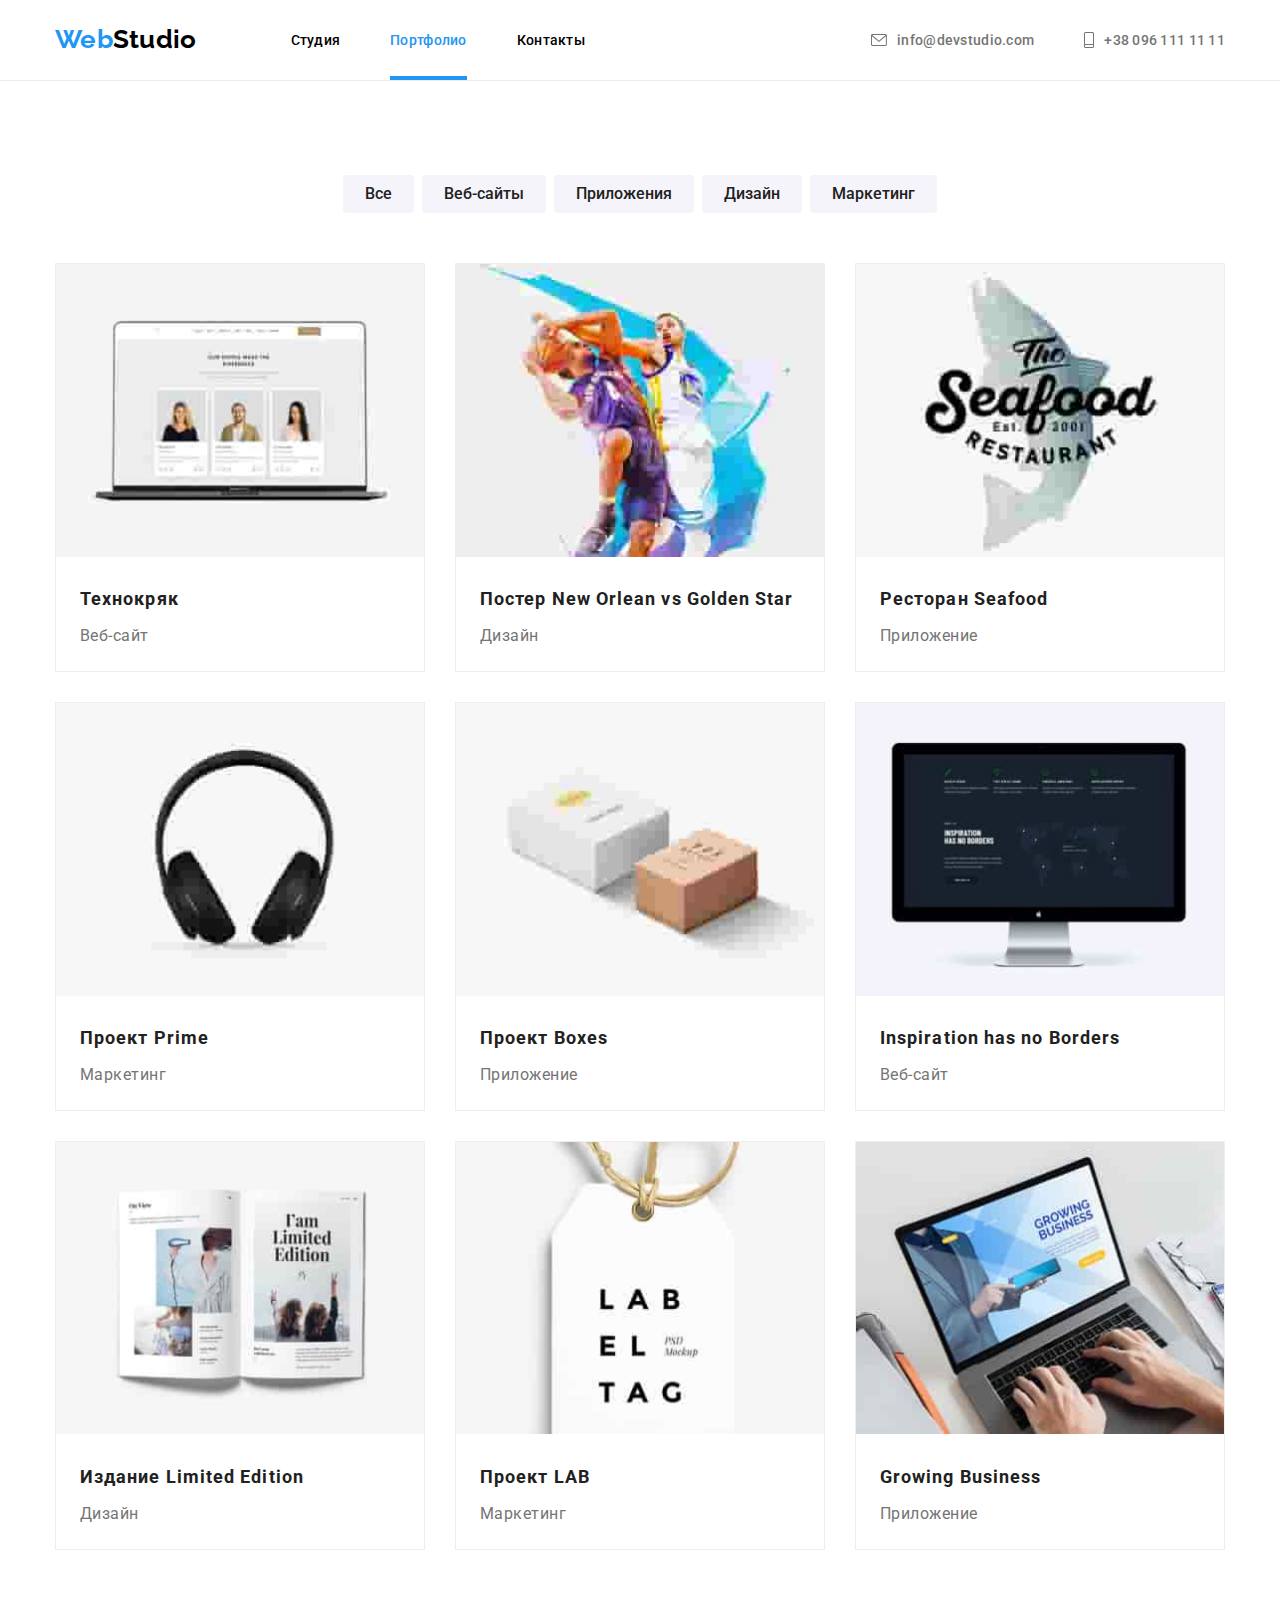
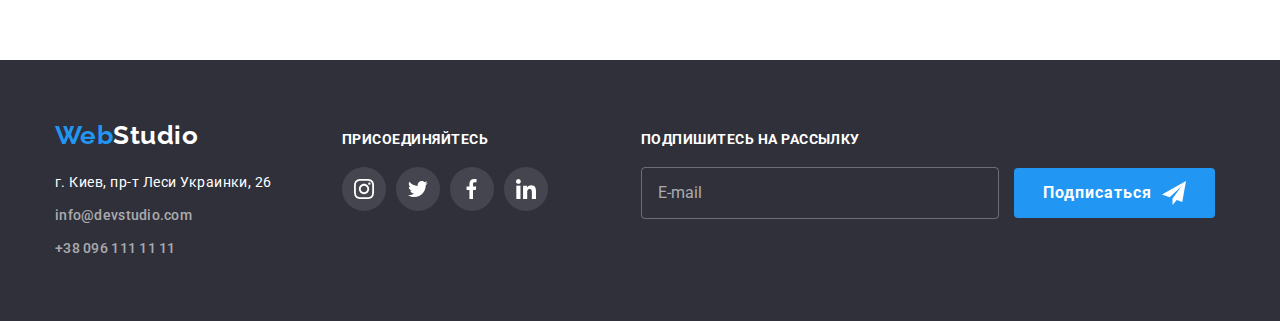
==== portfolio.html @ 804acb35 "home" ====
<!DOCTYPE html>
<html lang="ru">
  <head>
    <meta charset="UTF-8" />
    <meta http-equiv="X-UA-Compatible" content="IE=edge" />
    <meta name="viewport" content="width=device-width, initial-scale=1.0" />
    <title>Portfolio</title>
    <link rel="preconnect" href="https://fonts.gstatic.com" />
    <link
      href="https://fonts.googleapis.com/css2?family=Raleway:wght@700&family=Roboto:wght@400;500;700&display=swap"
      rel="stylesheet"
    />
    <link rel="stylesheet" href="https://cdnjs.cloudflare.com/ajax/libs/modern-normalize/1.0.0/modern-normalize.min.css">
    <link rel="stylesheet" href="css/style.css" />
    </head>
  <body class="body">
   <header class="header">
      <div class="container">
      <nav class="navigation">
        <a class="logo" href="./index.html"><span class="logotype">Web</span>Studio</a>
        <ul class="list nav-list">
          <li class="nav-list-links"><a class="nav-link" href="./index.html">Студия</a></li>
          <li class="nav-list-links"><a class="nav-link current" href="./portfolio.html">Портфолио</a></li>
          <li class="nav-list-links"><a class="nav-link" href="">Контакты</a></li>
        </ul>
      </nav>
      <ul class="list contact-list">
        <li class="contact-list-item">
          <a class="contacts" href="mailto:info@devstudio.com">
            <svg class="mail">
              <use href="./icon.svg/sprite.svg#sms"></use>
            </svg>info@devstudio.com</a>
        </li>
        <li class="contact-list-item">
          <a class="contacts" href="tel:+380961111111">
            <svg class="phone">
              <use href="./icon.svg/sprite.svg#phone"></use>
            </svg>
            +38 096 111 11 11</a>
        </li>
      </ul>
      </div>
       </header>
    
    <main>
    
        <section class="section">
          <div class="container">
          <!--<h1> Наш продукт </h1>-->
          <ul class="list button-list">
            <li> <button type="button" class="button-link">Все</button></li>
            <li><button type="button" class="button-link">Веб-сайты</button></li>
            <li><button type="button" class="button-link">Приложения</button></li>
            <li><button type="button" class="button-link">Дизайн</button></li>
            <li><button type="button" class="button-link">Маркетинг</button></li>
          </ul>
          <!--features-->
          <ul class="list project-lists">
            <li class="portfolio-name">
              <a class="portf-tile-link" href="">
                <div class="webs-name">
                  <div class="img-wrapper">
              <img src="./image/img11-2.jpg" alt="Монитор" width="370" />
               <div class="hover-wrapper">
                      <p class="text-wrapper">
                        Технокряк это современная площадка распространения коронавируса. Компании
                        используют эту платформу для цифрового шпионажа и атак на защищённые сервера
                        конкурентов.
                      </p>
                    </div>
                    </div>
              <div class="web-name">
              <h2 class="name-product">Технокряк</h2>
              <p class="project-type">Веб-сайт</p>
              </div>
              </div>
              </a>
            </li>
            <li class="portfolio-name">
              <a class="portf-tile-link" href="">
                <div class="webs-name">
                  <div class="img-wrapper">
              <img src="./image/img22.jpg" alt="баскетбол" width="370" />
               <div class="hover-wrapper">
                      <p class="text-wrapper">
                        Технокряк это современная площадка распространения коронавируса. Компании
                        используют эту платформу для цифрового шпионажа и атак на защищённые сервера
                        конкурентов.
                      </p>
                    </div>
                    </div>

              <div class="web-name">

              <h3 class="name-product">Постер New Orlean vs Golden Star</h3>
              

              <p class="project-type">Дизайн</p>
              </div>
              </div>
              </a>
            </li>

            <li class="portfolio-name">
              <a class="portf-tile-link" href="">
                <div class="webs-name">
                  <div class="img-wrapper">
              <img src="./image/img33.jpg" alt="ресторан" width="370" />
               <div class="hover-wrapper">
                      <p class="text-wrapper">
                        Технокряк это современная площадка распространения коронавируса. Компании
                        используют эту платформу для цифрового шпионажа и атак на защищённые сервера
                        конкурентов.
                      </p>
                    </div>
                    </div>
               <div class="web-name">
              <h3 class="name-product">Ресторан Seafood</h3>

              <p class="project-type">Приложение</p>
              </div>
              </div>
              </a>
            </li>

            <li class="portfolio-name"> 
              <a class="portf-tile-link" href="">
                <div class="webs-name">
             <div class="img-wrapper">
              <img src="./image/img4.jpg" alt="наушники" width="370" />
               <div class="hover-wrapper">
                      <p class="text-wrapper">
                        Технокряк это современная площадка распространения коронавируса. Компании
                        используют эту платформу для цифрового шпионажа и атак на защищённые сервера
                        конкурентов.
                      </p>
                      </div>
                    </div>
               <div class="web-name">
              <h3 class="name-product">Проект Prime</h3>

              <p class="project-type">Маркетинг</p>
              </div>
              </div>
              </a>
            </li>

            <li class="portfolio-name">
              <a class="portf-tile-link" href="">
                <div class="webs-name">
                  <div class="img-wrapper">
              <img src="./image/img43.jpg" alt="кубики" width="370" />
               <div class="hover-wrapper">
                      <p class="text-wrapper">
                        Технокряк это современная площадка распространения коронавируса. Компании
                        используют эту платформу для цифрового шпионажа и атак на защищённые сервера
                        конкурентов.
                      </p>
                    </div>
                  </div>
              <div class="web-name">
              <h3 class="name-product">Проект Boxes</h3>
              <p class="project-type">Приложение</p>
              </div>
              </div>
            </a>
            </li>

            <li class="portfolio-name">
              <a class="portf-tile-link" href="">
                <div class="webs-name">
                  <div class="img-wrapper">
              <img src="./image/img42.jpg" alt="монитор" width="370" />
               <div class="hover-wrapper">
                      <p class="text-wrapper">
                        Технокряк это современная площадка распространения коронавируса. Компании
                        используют эту платформу для цифрового шпионажа и атак на защищённые сервера
                        конкурентов.
                      </p>
                    </div>
                  </div>
              <div class="web-name">

              <h3 class="name-product">Inspiration has no Borders</h3>
              <p class="project-type">Веб-сайт</p>
              </div>
              </div>
              </a>
            </li>

            <li class="portfolio-name">
              <a class="portf-tile-link" href="">
                <div class="webs-name">
                  <div class="img-wrapper">
              <img src="./image/img44.jpg" alt="журнал" width="370" />
               <div class="hover-wrapper">
                      <p class="text-wrapper">
                        Технокряк это современная площадка распространения коронавируса. Компании
                        используют эту платформу для цифрового шпионажа и атак на защищённые сервера
                        конкурентов.
                      </p>
                    </div>
                    </div>
              <div class="web-name">
              <h3 class="name-product">Издание Limited Edition</h3>

              <p class="project-type">Дизайн</p>
              </div>
              </div>
              </a>
            </li>

            <li class="portfolio-name">
              <a class="portf-tile-link" href="">
                <div class="webs-name">
                  <div class="img-wrapper">
              <img src="./image/img45.jpg" alt="бирка" width="370" />
               <div class="hover-wrapper">
                      <p class="text-wrapper">
                        Технокряк это современная площадка распространения коронавируса. Компании
                        используют эту платформу для цифрового шпионажа и атак на защищённые сервера
                        конкурентов.
                      </p>
                    </div>
                    </div>
               <div class="web-name">
              <h3 class="name-product">Проект LAB</h3>

              <p class="project-type">Маркетинг</p>
              </div>
            </div>
              </a>
            </li>

            <li class="portfolio-name"> 
              <a class="portf-tile-link" href="">
                <div class="webs-name">
                  <div class="img-wrapper">
              <img src="./image/img46.jpg" alt="ноутбук" width="370" />
               <div class="hover-wrapper">
                      <p class="text-wrapper">
                        Технокряк это современная площадка распространения коронавируса. Компании
                        используют эту платформу для цифрового шпионажа и атак на защищённые сервера
                        конкурентов.
                      </p>
                    </div>
                    </div>
                <div class="web-name">
              <h3 class="name-product">Growing Business</h3>

              <p class="project-type">Приложение</p>
              </div>
              </div>
              </a>
            </li>
          </ul>
          </div>
        </section>
      
    </main>

    <!--main address-->

     <footer class="basement">
       <div class="container">
         <div>
    <a class="logo" href="./index.html"><span class="word-web">Web</span>Studio</a>
    
      <address class="address">г. Киев, пр-т Леси Украинки, 26</address>
        <ul class="list contact-list">
           <li>
             <a class="contacts" href="mailto:info@devstudio.com">info@devstudio.com</a>
          </li>
          <li>
            <a class="contacts" href="tel:+380961111111">+38 096 111 11 11</a>
          </li>
        </ul>
        </div>
        <div>
          <h2 class="align-title">присоединяйтесь</h2>
          <ul class="tm-social-list list">
            <li class="tm-social-item">
              <a href="">
                <svg class="tm-social">
                  <use href="./icon.svg/sprite.svg#instagram"></use>
                </svg>
              </a>
            </li>
            <li class="tm-social-item">
              <a href="">
                <svg class="tm-social">
                  <use href="./icon.svg/sprite.svg#twitter"></use>
                </svg>
              </a>
            </li>
            <li class="tm-social-item">
              <a href="">
                <svg class="tm-social">
                  <use href="./icon.svg/sprite.svg#facebook"></use>
                </svg>
              </a>
            </li>
            <li class="tm-social-item">
              <a href="">
                <svg class="tm-social">
                  <use href="./icon.svg/sprite.svg#linkedin"></use>
                </svg>
              </a>
            </li>
          </ul>
        </div>
         <div class="please-follow">
          <h2 class="follow-title">Подпишитесь на рассылку</h2>
          <label for="mail-to-follow">
            <input
              class="mail-follow-input"
              type="mail"
              name="mail-to-follow"
              placeholder="E-mail"
            />
          </label>
          <button type="submit" class="follow-submit">
            Подписаться <svg class="svg-send"><use href="./icon.svg/sprite2.svg#icon-follow"></use></svg>
          </button>
        </div>
      </div>
    
      
    </footer>
  </body>
</html>
---- css/style.css ----
:root {
  --main-font-color: rgb(117, 117, 117);
  --white: #fff;
  --accent-color: #2196f3;
  --black: #212121;
  --hero-background: #2f303a;
  --header-border: #ececec solid 1px;
  --portf-tile-border: #eee solid 1px;
  --basement-contacts: #ffffff99;
  --tm-social-clients: #afb1b8;

}

body {
 font-family: 'Roboto', sans-serif;
  font-style: normal;
  color: var(--main-font-color);
  letter-spacing: 0.03em;
  margin: 0 auto;
}
.container{
  width: 1200px;
  margin: 0 auto; 
  padding: 0 15px;
}
.section{
  padding-top: 94px;
  padding-bottom: 94px;
}
.list{
  list-style: none;
  padding-left: 0;
  
}

.header{
border-bottom: var(--header-border);
  
}
.header .container{
  display: flex;
  justify-content: space-between;
  align-items: center;
}

.navigation {
  font-weight: 500;
  font-size: 14px;
  line-height: 1.172;
  letter-spacing: 0.02em;
  display: flex;
   
}
.logo {
  color: #000;
  text-decoration: none;
  font-family: 'Raleway', sans-serif;
  font-weight: 700;
  font-size: 26px;
  line-height: 1.1738;

}
.header .logo{
   padding-top: 24px;
  padding-bottom: 25px;
  display: inline-block;
  margin-right: 94px;
}
.logo > span {
 color: var(--accent-color);
}
.nav-link,
.contacts {
  text-decoration: none;
}
.nav-link,
.header .contacts {
  padding-top: 32px;
  padding-bottom: 32px;
  display: inline-block;
}
.nav-list,
.header .contact-list {
  margin: 0;
  display: flex;
}

.nav-list-links {
   /* display: inline-block; */
  
  margin-right: 50px;
}

.nav-link{
  position: relative;
  color: #000;
  transition: color 250ms cubic-bezier(0.4, 0, 0.2, 1);
}
.nav-link::after {
  content: '';
  position: absolute;
  bottom: 0;
  left: 0;
  height: 4px;
  width: 0;
  background-color: var(--accent-color);
  transition: width 250ms cubic-bezier(0.4, 0, 0.2, 1);
}

.header .contact-list-item {
  display: inline-block;
  margin-left: 50px;
}
.header .contacts {
  display: flex;
  align-items: center;
}

.contacts {
  color: inherit;
  font-weight: 500;
  font-size: 14px;
  line-height: 16px;
  letter-spacing: 0.02em;
  transition: color 250ms cubic-bezier(0.4, 0, 0.2, 1);
}
.mail,
.phone {
  display: inline-block;
  fill: currentColor;
  margin-right: 10px;
  transition: fill 250ms cubic-bezier(0.4, 0, 0.2, 1);

}

.mail {
  width: 16px;
  height: 12px;
}

.phone {
  width: 10px;
  height: 16px;
}
.nav-link:focus::after,
.nav-link:hover::after {
  width: 100%;
}

.nav-link:hover,
.nav-link:focus,
.contacts:focus,
.contacts:hover {
  color: var(--accent-color);
  
}
.current {
  color: var(--accent-color);
  text-decoration: inherit;
}
.current::after {
  width: 100%;
}
  
.hero-one {
  background: linear-gradient(45deg, rgba(116, 117, 122, 0.4), rgba(47, 48, 58, 0.4)),
  url(../image/Img155.jpg);
  background-size: 1600px;
  background-repeat: no-repeat;
  background-position: center;
  padding-top: 200px;
  padding-bottom: 200px;

}
.heading {
  color: var(--white);
  font-weight: 900;
  font-size: 44px;
  line-height: 1.363;
  letter-spacing: 0.06em;
  text-transform: uppercase;
  text-align: center;
  width: 694px;
  margin: 0 auto 30px;
}
.order {
  border: none;
  width: 200px;
  height: 50px;
  border-radius: 4px;
  background-color: var(--accent-color);
  color: var(--white);
  font-weight: 700;
  font-size: 16px;
  line-height: 1.875;
  letter-spacing: 0.06em;
  display: block;
  margin: 0 auto;
  cursor: pointer;
  transition: background-color 250ms cubic-bezier(0.4, 0, 0.2, 1);
}
.order:focus,
.order:hover {
  background-color: #188ce8;
}
.advantages-list {
  display: flex;
}
.list-style{
  width: 270px;
}
.advantages-list li:not(:last-child) {
margin-right: 30px;
}
.adv-icon-div {
   display: flex;
  justify-content: center;
  align-items: center;
  width: 270px;
  height: 120px;

  background-color: #f5f4fa;
  margin-bottom: 30px;
  border-radius: 4px;
}
.adv-icon {
  width: 70px;
  height: 70px;
}


.privilege{
  color: var(--black);
  font-weight: 700;
  font-size: 14px;
  line-height: 1.1428;
  text-transform: uppercase;
  margin-top: 0;
  margin-bottom: 10px;
  
  
}
.idea{
  font-size: 14px;
  line-height: 1.714;
  margin: 0;
}
.s3 {
  padding-top: 0;
}
.section-heading {
  color: var(--black);
  font-size: 36px;
  line-height: 1.166;
  margin-bottom: 50px;
  text-align: center;
  margin-top: 0;
}
.work-list{
  display: flex;
  margin: 0;
  padding: 0;
}
.work-type-item{
   display: inline-block;
   position: relative;
}
.work-list li:not(:last-child) {
  margin-right: 30px;
}
.photos-text {
  background-color: #2f303acc;
  margin: 0;
  position: absolute;
  width: 370px;
  bottom: 3px;
}

.photo-text-name {
  font-size: 14px;
  line-height: 1.172;
  text-align: center;
  text-transform: uppercase;
  color: var(--white);
  padding: 27px 0;
  margin: 0;
}
.s4{
  background-color: #f5f4fa;
}
.team-list {
  display: flex;
}

.team-tile {
  background-color: var(--white);
  border-bottom-left-radius: 4px;
  border-bottom-right-radius: 4px;
  width: 270px;
  text-align: center;
  display: inline-block;
  box-shadow: 0 2px 1px #00000040;
}
.team-list li:not(:last-child) {
  margin-right: 30px;
}
.team-div {
  padding-top: 30px;
  padding-bottom: 16px;
}

.initials {
  color: var(--black);
  font-weight: 500;
  font-size: 16px;
  line-height: 1.1875;
  margin-bottom: 10px;
  margin-top: 0;
}
.position {
  font-size: 16px;
  line-height: 1.1875;
  margin-top: 0;
  margin-bottom: 0;
}
.team-list .tm-social-list .tm-social-item {
  margin-right: 0;
}
.tm-social-list {
  display: flex;
  padding: 0 32px 30px;
  justify-content: space-between;
}
.tm-social-item a {
  display: flex;
  width: 44px;
  height: 44px;
  border-radius: 50%;
  justify-content: center;
  align-items: center;
  fill: var(--tm-social-clients);
  background-color: #ffffff1a;
  transition: background-color 250ms cubic-bezier(0.4, 0, 0.2, 1);

}

.tm-social {
  height: 20px;
  width: 20px;
  transition: fill 250ms cubic-bezier(0.4, 0, 0.2, 1);
}

.tm-social-item a:focus,
.tm-social-item a:hover {
  fill: var(--white);
  background-color: var(--accent-color);
}

.client-list {
  display: flex;
  justify-content: space-between;
}

.client {
  width: 170px;
  height: 92px;

  border: solid 1px var(--tm-social-clients);
  border-radius: 4px;
  fill: var(--tm-social-clients);
  display: flex;
  justify-content: center;
  align-items: center;
  transition: border-color 250ms cubic-bezier(0.4, 0, 0.2, 1);
}
.client svg {
  width: 106px;
  height: 60px;
  transition: fill 250ms cubic-bezier(0.4, 0, 0.2, 1);
}
.client:focus,
.client:hover {
  border-color: var(--accent-color);

  fill: var(--accent-color);
}

.basement {
  background-color: #2f303a;
  font-size: 14px;
  line-height: 1.714;
  padding-top: 60px;
  padding-bottom: 60px;
}
.basement .container {
  display: flex;
  justify-content: start;
  align-items: baseline;
}

.basement .logo {
  color: var(--white);
  display: block;
  margin-bottom: 20px;
}
.basement .contact-list {
  margin: 0;
  display: block;
}

.basement .contact-list li:not(:last-child) {
  margin-bottom: 9px;
  
}

.basement .contacts {
  color: var(--basement-contacts);
  
}
.basement .contacts:focus,
.basement .contacts:hover {
   transition: color 250ms cubic-bezier(0.4, 0, 0.2, 1);
  color: var(--accent-color);
}
.address {
  color: var(--white);
  font-style: normal;
   margin-bottom: 9px;
}
.align-title {
  color: var(--white);
  font-size: 14px;
  line-height: 1.143;
  text-transform: uppercase;
  display: inline-block;
  margin-left: 70px;
  margin-bottom: 20px;
}

.basement .tm-social-list {
  display: flex;
  margin-left: 70px;
  padding: 0;
  margin-top: 0;
}
.basement .tm-social-list li:not(:last-child) {
  margin-right: 10px;
}

.basement .tm-social {
  fill: var(--white);
}

.please-follow {
  margin-left: 93px;
}

.follow-title {
  color: var(--white);
  font-size: 14px;
  line-height: 1.143;
  text-transform: uppercase;
  margin-bottom: 20px;
}

.mail-follow-input {
  display: inline-block;
  background-color: inherit;
  border-radius: 4px;
  width: 358px;
  border: 1px solid #ffffff4d;
  font-size: 16px;
  line-height: 1.25;
  padding: 15px 16px;
  color: #ffffff99;
}

.mail-follow-input:focus {
  outline: none;
  border-color: var(--accent-color);
}

.mail-follow-input::placeholder {
  font-size: 16px;
  line-height: 1.25;
  color: #ffffff99;
}
.follow-submit {
  display: inline-flex;
  font-weight: bold;
  font-size: 16px;
  line-height: 30px;
  letter-spacing: 0.06em;
  align-items: center;
  padding: 10px 29px;
  border-radius: 4px;
  background-color: var(--accent-color);
  border: none;
  margin-left: 12px;
  color: var(--white);
  transition: background-color 250ms cubic-bezier(0.4, 0, 0.2, 1);
}

.svg-send {
  width: 24px;
  height: 24px;
  fill: var(--white);
  margin-left: 10px;
}

.follow-submit:focus,
.follow-submit:hover {
  background-color: #188ce8;
}





/* PORTFOLIO STYLES*/
.button-list{
   display: flex;
  justify-content: center;
  margin-top: 0;
  margin-bottom: 50px;
}
.button-list li:not(:last-child) {
  margin-right: 8px;
}


.button-link{
  color: var(--black);
  font-weight: 500;
  font-size: 16px;
  line-height: 1.625;
  background-color: #f5f4fa;
  border: none;
  border-radius: 4px;
  padding: 6px 22px;
   transition: background-color 250ms cubic-bezier(0.4, 0, 0.2, 1);
  transition: color 250ms cubic-bezier(0.4, 0, 0.2, 1);
  transition: box-shadow 250ms cubic-bezier(0.4, 0, 0.2, 1);
}
.button-link:focus,
.button-link:hover {
  background-color: var(--accent-color);
  color: var(--white);
  box-shadow: 0px 3px 1px rgba(0, 0, 0, 0.1), 0px 1px 2px rgba(0, 0, 0, 0.08),
    0px 2px 2px rgba(0, 0, 0, 0.12);
}
.project-lists{
   display: flex;
  flex-flow: row wrap;
  justify-content: space-between;
  margin-left: -30px;
  margin-top: -30px;
  padding: 0;
  flex-basis: auto;
}
.portfolio-name a {
  text-decoration: inherit;
}
.portfolio-name img {
  max-width: 100%;
}

.portfolio-name {
  width: 370px;
  border: var(--portf-tile-border);
    /* flex-basis: a */
   margin-left: 30px;
  margin-top: 30px;
}
.web-name{
  padding: 20px 24px;
}
.name-product {
  color: var(--black);
  font-size: 18px;
  line-height: 2;
  letter-spacing: 0.06em;
  margin: 0;
  margin-bottom: 4px;
}
.project-type {
  font-size: 16px;
  line-height: 1.875;
  margin: 0;
  color: var(--main-font-color);
}
.webs-name {
  transition: box-shadow 250ms cubic-bezier(0.4, 0, 0.2, 1);
}


.webs-name:focus,
.webs-name:hover {
  box-shadow: 0px 1px 1px rgba(0, 0, 0, 0.12), 0px 4px 4px rgba(0, 0, 0, 0.06),
    1px 4px 6px rgba(0, 0, 0, 0.16);
}
.img-wrapper {
  position: relative;
  overflow: hidden;
}
.hover-wrapper {
  display: flex;
  align-items: center;
  padding-left: 24px;
  padding-right: 24px;
  position: absolute;
  height: 100%;
  width: 100%;
  background-color: #2196f3e6;
  color: var(--white);
  font-size: 18px;
  line-height: 1.555;
  top: 0;
  transform: translateY(200%);
  transition: transform 250ms cubic-bezier(0.4, 0, 0.2, 1);
  
}
.text-wrapper {
  margin: 0;
}
.webs-name:focus .hover-wrapper,
.webs-name:hover .hover-wrapper {
  transform: translateY(0);
}

.modal {
  opacity: 1;
  transition: opacity 250ms cubic-bezier(0.4, 0, 0.2, 1);
  position: fixed;
  top: 0;
  left: 0;
  width: 100vw;
  height: 100vh;
  background-color: #00000033;
}

.modal-content {
  background: #fff;
  max-width: 528px;
  width: 100%;
  position: absolute;
  top: 50%;
  left: 50%;
  transform: translate(-50%, -50%);
  border-radius: 4px;
  padding: 40px;
}

.close-button {
  position: absolute;
  top: 8px;
  right: 8px;
  border: 1px solid #0000001a;
  border-radius: 50%;
  display: flex;
  padding: 6px;
  justify-content: center;
  align-items: center;
  background-color: var(--white);
  cursor: pointer;
  transition: fill 250ms cubic-bezier(0.4, 0, 0.2, 1);
}

.close-cross {
  width: 13px;
  height: 13px;
}

.close-button:hover,
.close-button:focus {
  fill: var(--accent-color);
}

.is-hidden {
  visibility: hidden;
  opacity: 0;
  pointer-events: none;
}

.modal-title {
  display: block;
  font-size: 20px;
  line-height: 1.15;
  text-align: center;
  color: var(--black);
  margin-bottom: 12px;
}

.modal-input-label-text {
  font-size: 12px;
  line-height: 1.166;
  letter-spacing: 0.01em;
}
.modal-input {
  width: 448px;
  padding-left: 40px;
  
  padding-top: 11px;
  padding-bottom: 11px;
}

.modal-input-label {
  position: relative;
  margin-bottom: 10px;
  display: inline-block;
}

.modal-input-svg {
  width: 18px;
  height: 18px;
  fill: var(--black);
  position: absolute;
  bottom: 10px;
  left: 12px;
  transition: fill 250ms cubic-bezier(0.4, 0, 0.2, 1);
}

.modal-input:focus-within + .modal-input-svg {
  fill: var(--accent-color);
}

.modal-comment {
  resize: none;
  width: 448px;
  height: 120px;
  padding: 12px 16px;
  margin-bottom: 20px;
}

.modal-comment::placeholder {
  color: #75757580;
}

.modal-input,
.modal-comment {
  margin-top: 4px;
  border-radius: 4px;
  border: 1px solid #21212133;
}

.modal-input:focus,
.modal-comment:focus,
.modal-input-svg:focus {
  outline: none;
  fill: var(--accent-color);
  border-color: var(--accent-color);
}

.modal-policy-label {
  font-size: 14px;
  line-height: 1.714;
  display: flex;
  align-items: center;
  margin-bottom: 30px;
}

.modal-policy-checkbox {
  width: 16px;
  height: 15px;
  border: 2px solid var(--black);
  border-radius: 2px;
  margin-right: 9px;
  margin-left: 8px;
  cursor: pointer;
  transition: background-color 250ms cubic-bezier(0.4, 0, 0.2, 1);
  transition: border-color 250ms cubic-bezier(0.4, 0, 0.2, 1);
}

.modal-policy-check:checked + .modal-policy-checkbox {
  background-color: var(--accent-color);
  border-color: var(--accent-color);
}
.modal-link-policy {
color: var(--accent-color);
margin-left: 3px;
}

.modal-policy-check {
  display: none;
}

.modal-send-button {
  background-color: var(--accent-color);
  border-radius: 4px;
  border: none;
  padding: 10px 55px;
  font-size: 16px;
  line-height: 1.875;
  letter-spacing: 0.06em;
  color: var(--white);
  display: block;
  margin: 0 auto;
  cursor: pointer;
  transition: background-color 250ms cubic-bezier(0.4, 0, 0.2, 1);
}

.modal-send-button:focus,
.modal-send-button:hover {
  background-color: #188ce8;
}
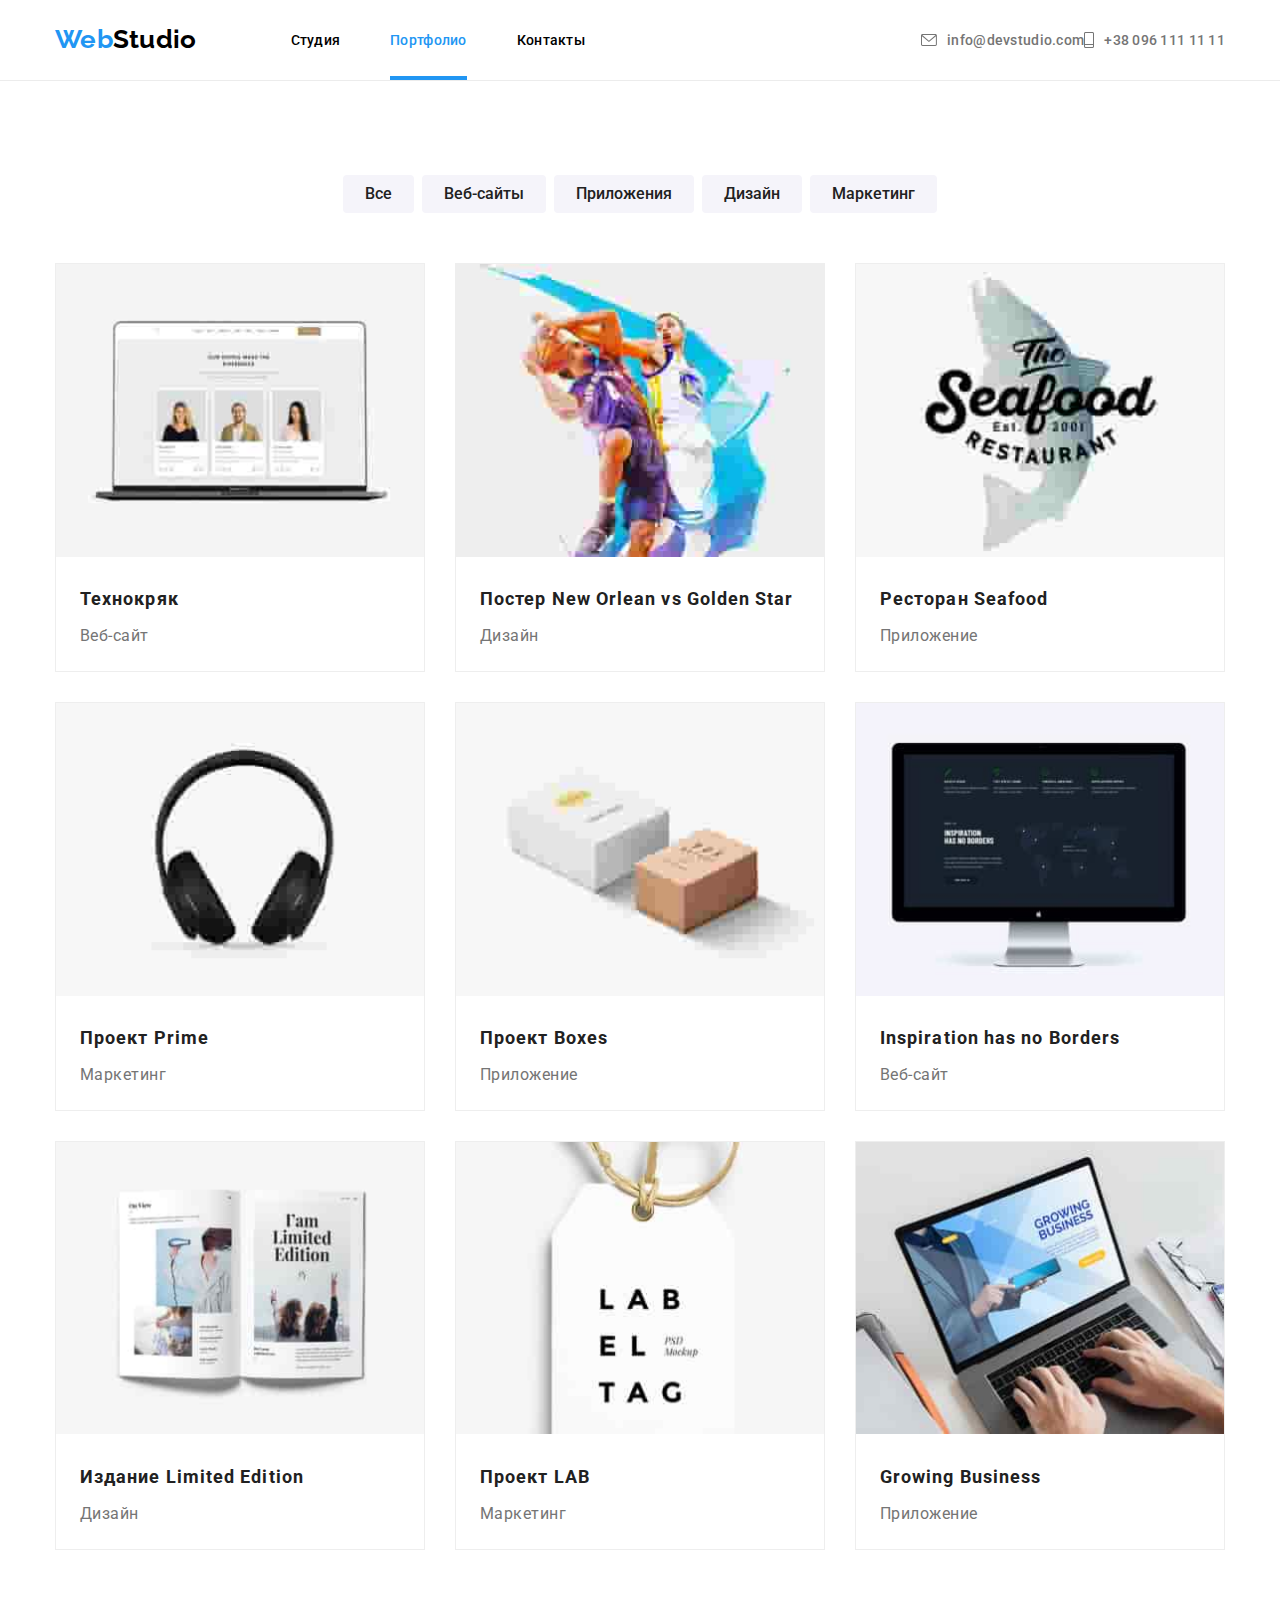
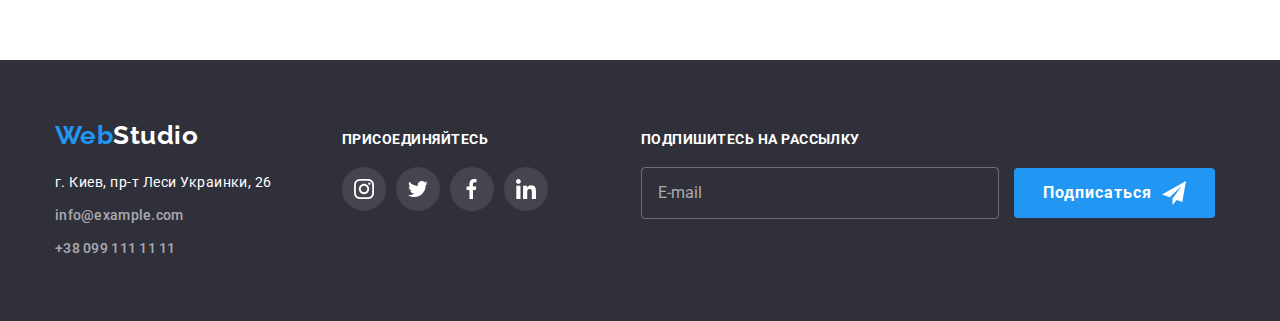
==== commit 94e98bcc: "hwork7" ====
--- a/portfolio.html
+++ b/portfolio.html
@@ -10,30 +10,30 @@
       href="https://fonts.googleapis.com/css2?family=Raleway:wght@700&family=Roboto:wght@400;500;700&display=swap"
       rel="stylesheet"
     />
-    <link rel="stylesheet" href="https://cdnjs.cloudflare.com/ajax/libs/modern-normalize/1.0.0/modern-normalize.min.css">
-    <link rel="stylesheet" href="css/style.css" />
+    
+    <link rel="stylesheet" href="./css/main.min.css" />
     </head>
   <body class="body">
    <header class="header">
       <div class="container">
       <nav class="navigation">
         <a class="logo" href="./index.html"><span class="logotype">Web</span>Studio</a>
-        <ul class="list nav-list">
-          <li class="nav-list-links"><a class="nav-link" href="./index.html">Студия</a></li>
-          <li class="nav-list-links"><a class="nav-link current" href="./portfolio.html">Портфолио</a></li>
-          <li class="nav-list-links"><a class="nav-link" href="">Контакты</a></li>
+        <ul class="navigation-list list">
+          <li class="navigation-list__items"><a class="navigation-list__link" href="./index.html">Студия</a></li>
+          <li class="navigation-list__items"><a class="navigation-list__link current" href="./portfolio.html">Портфолио</a></li>
+          <li class="navigation-list__items"><a class="navigation-list__link" href="">Контакты</a></li>
         </ul>
       </nav>
-      <ul class="list contact-list">
-        <li class="contact-list-item">
-          <a class="contacts" href="mailto:info@devstudio.com">
-            <svg class="mail">
+      <ul class="contact-list list">
+        <li class="contact-list__item">
+          <a class="contact-list__link" href="mailto:info@devstudio.com">
+            <svg class="contact-list__svg-mail">
               <use href="./icon.svg/sprite.svg#sms"></use>
             </svg>info@devstudio.com</a>
         </li>
-        <li class="contact-list-item">
-          <a class="contacts" href="tel:+380961111111">
-            <svg class="phone">
+        <li class="contact-list__tem">
+          <a class="contact-list__link" href="tel:+380961111111">
+            <svg class="contact-list__svg-phone">
               <use href="./icon.svg/sprite.svg#phone"></use>
             </svg>
             +38 096 111 11 11</a>
@@ -47,208 +47,198 @@
         <section class="section">
           <div class="container">
           <!--<h1> Наш продукт </h1>-->
-          <ul class="list button-list">
-            <li> <button type="button" class="button-link">Все</button></li>
-            <li><button type="button" class="button-link">Веб-сайты</button></li>
-            <li><button type="button" class="button-link">Приложения</button></li>
-            <li><button type="button" class="button-link">Дизайн</button></li>
-            <li><button type="button" class="button-link">Маркетинг</button></li>
+          <ul class="filter-button-list list">
+            <li> <button type="button" class="filter-button-list__button">Все</button></li>
+            <li><button type="button" class="filter-button-list__button">Веб-сайты</button></li>
+            <li><button type="button" class="filter-button-list__button">Приложения</button></li>
+            <li><button type="button" class="filter-button-list__button">Дизайн</button></li>
+            <li><button type="button" class="filter-button-list__button">Маркетинг</button></li>
           </ul>
           <!--features-->
-          <ul class="list project-lists">
-            <li class="portfolio-name">
-              <a class="portf-tile-link" href="">
-                <div class="webs-name">
-                  <div class="img-wrapper">
-              <img src="./image/img11-2.jpg" alt="Монитор" width="370" />
-               <div class="hover-wrapper">
-                      <p class="text-wrapper">
-                        Технокряк это современная площадка распространения коронавируса. Компании
-                        используют эту платформу для цифрового шпионажа и атак на защищённые сервера
-                        конкурентов.
-                      </p>
-                    </div>
-                    </div>
-              <div class="web-name">
-              <h2 class="name-product">Технокряк</h2>
-              <p class="project-type">Веб-сайт</p>
-              </div>
-              </div>
-              </a>
-            </li>
-            <li class="portfolio-name">
-              <a class="portf-tile-link" href="">
-                <div class="webs-name">
-                  <div class="img-wrapper">
-              <img src="./image/img22.jpg" alt="баскетбол" width="370" />
-               <div class="hover-wrapper">
-                      <p class="text-wrapper">
-                        Технокряк это современная площадка распространения коронавируса. Компании
-                        используют эту платформу для цифрового шпионажа и атак на защищённые сервера
-                        конкурентов.
-                      </p>
-                    </div>
-                    </div>
-
-              <div class="web-name">
-
-              <h3 class="name-product">Постер New Orlean vs Golden Star</h3>
+          <ul class="portfolio-list list">
+            <li class="portfolio-list__item">
+              <a class="portfolio-list__link" href="">
+                <div class="portfolio-list__item-container">
+                  <div class="portfolio-list__img-wrapper-positioner">
+              <img class="portfolio-list__img" src="./image/img11-2.jpg" alt="Монитор" width="370" />
+               <div class="portfolio-list__hover-wrapper">
+                      <p class="portfolio-list__item-description">
+                        Технокряк это современная площадка распространения коронавируса. Компании
+                        используют эту платформу для цифрового шпионажа и атак на защищённые сервера
+                        конкурентов.
+                      </p>
+                    </div>
+                    </div>
+              <div class="portfolio-list__item-textarea">
+              <h2 class="portfolio-list__project-name">Технокряк</h2>
+              <p class="portfolio-list__project-type">Веб-сайт</p>
+              </div>
+              </div>
+              </a>
+            </li>
+            <li class="portfolio-list__item">
+              <a class="portfolio-list__link" href="">
+                <div class="portfolio-list__item-container">
+                  <div class="portfolio-list__img-wrapper-positioner">
+              <img class="portfolio-list__img" src="./image/img22.jpg" alt="баскетбол" width="370" />
+               <div class="portfolio-list__hover-wrapper">
+                      <p class="portfolio-list__item-description">
+                        Технокряк это современная площадка распространения коронавируса. Компании
+                        используют эту платформу для цифрового шпионажа и атак на защищённые сервера
+                        конкурентов.
+                      </p>
+                    </div>
+                    </div>
+
+              <div class="portfolio-list__item-textarea">
+
+              <h3 class="portfolio-list__project-name">Постер New Orlean vs Golden Star</h3>
               
 
-              <p class="project-type">Дизайн</p>
-              </div>
-              </div>
-              </a>
-            </li>
-
-            <li class="portfolio-name">
-              <a class="portf-tile-link" href="">
-                <div class="webs-name">
-                  <div class="img-wrapper">
-              <img src="./image/img33.jpg" alt="ресторан" width="370" />
-               <div class="hover-wrapper">
-                      <p class="text-wrapper">
-                        Технокряк это современная площадка распространения коронавируса. Компании
-                        используют эту платформу для цифрового шпионажа и атак на защищённые сервера
-                        конкурентов.
-                      </p>
-                    </div>
-                    </div>
-               <div class="web-name">
-              <h3 class="name-product">Ресторан Seafood</h3>
-
-              <p class="project-type">Приложение</p>
-              </div>
-              </div>
-              </a>
-            </li>
-
-            <li class="portfolio-name"> 
-              <a class="portf-tile-link" href="">
-                <div class="webs-name">
-             <div class="img-wrapper">
-              <img src="./image/img4.jpg" alt="наушники" width="370" />
-               <div class="hover-wrapper">
-                      <p class="text-wrapper">
-                        Технокряк это современная площадка распространения коронавируса. Компании
-                        используют эту платформу для цифрового шпионажа и атак на защищённые сервера
-                        конкурентов.
-                      </p>
-                      </div>
-                    </div>
-               <div class="web-name">
-              <h3 class="name-product">Проект Prime</h3>
-
-              <p class="project-type">Маркетинг</p>
-              </div>
-              </div>
-              </a>
-            </li>
-
-            <li class="portfolio-name">
-              <a class="portf-tile-link" href="">
-                <div class="webs-name">
-                  <div class="img-wrapper">
-              <img src="./image/img43.jpg" alt="кубики" width="370" />
-               <div class="hover-wrapper">
-                      <p class="text-wrapper">
-                        Технокряк это современная площадка распространения коронавируса. Компании
-                        используют эту платформу для цифрового шпионажа и атак на защищённые сервера
-                        конкурентов.
-                      </p>
-                    </div>
-                  </div>
-              <div class="web-name">
-              <h3 class="name-product">Проект Boxes</h3>
-              <p class="project-type">Приложение</p>
-              </div>
-              </div>
-            </a>
-            </li>
-
-            <li class="portfolio-name">
-              <a class="portf-tile-link" href="">
-                <div class="webs-name">
-                  <div class="img-wrapper">
-              <img src="./image/img42.jpg" alt="монитор" width="370" />
-               <div class="hover-wrapper">
-                      <p class="text-wrapper">
-                        Технокряк это современная площадка распространения коронавируса. Компании
-                        используют эту платформу для цифрового шпионажа и атак на защищённые сервера
-                        конкурентов.
-                      </p>
-                    </div>
-                  </div>
-              <div class="web-name">
-
-              <h3 class="name-product">Inspiration has no Borders</h3>
-              <p class="project-type">Веб-сайт</p>
-              </div>
-              </div>
-              </a>
-            </li>
-
-            <li class="portfolio-name">
-              <a class="portf-tile-link" href="">
-                <div class="webs-name">
-                  <div class="img-wrapper">
-              <img src="./image/img44.jpg" alt="журнал" width="370" />
-               <div class="hover-wrapper">
-                      <p class="text-wrapper">
-                        Технокряк это современная площадка распространения коронавируса. Компании
-                        используют эту платформу для цифрового шпионажа и атак на защищённые сервера
-                        конкурентов.
-                      </p>
-                    </div>
-                    </div>
-              <div class="web-name">
-              <h3 class="name-product">Издание Limited Edition</h3>
-
-              <p class="project-type">Дизайн</p>
-              </div>
-              </div>
-              </a>
-            </li>
-
-            <li class="portfolio-name">
-              <a class="portf-tile-link" href="">
-                <div class="webs-name">
-                  <div class="img-wrapper">
-              <img src="./image/img45.jpg" alt="бирка" width="370" />
-               <div class="hover-wrapper">
-                      <p class="text-wrapper">
-                        Технокряк это современная площадка распространения коронавируса. Компании
-                        используют эту платформу для цифрового шпионажа и атак на защищённые сервера
-                        конкурентов.
-                      </p>
-                    </div>
-                    </div>
-               <div class="web-name">
-              <h3 class="name-product">Проект LAB</h3>
-
-              <p class="project-type">Маркетинг</p>
-              </div>
-            </div>
-              </a>
-            </li>
-
-            <li class="portfolio-name"> 
-              <a class="portf-tile-link" href="">
-                <div class="webs-name">
-                  <div class="img-wrapper">
-              <img src="./image/img46.jpg" alt="ноутбук" width="370" />
-               <div class="hover-wrapper">
-                      <p class="text-wrapper">
-                        Технокряк это современная площадка распространения коронавируса. Компании
-                        используют эту платформу для цифрового шпионажа и атак на защищённые сервера
-                        конкурентов.
-                      </p>
-                    </div>
-                    </div>
-                <div class="web-name">
-              <h3 class="name-product">Growing Business</h3>
-
-              <p class="project-type">Приложение</p>
+              <p class="portfolio-list__project-type">Дизайн</p>
+              </div>
+              </div>
+              </a>
+            </li>
+
+            <li class="portfolio-list__item">
+              <a class="portfolio-list__link" href="">
+                <div class="portfolio-list__item-container">
+                  <div class="portfolio-list__img-wrapper-positioner">
+                    <img
+                      class="portfolio-list__img" src="./image/img33.jpg" alt="ресторан" width="370" />
+              <div class="portfolio-list__hover-wrapper">
+                      <p class="portfolio-list__item-description">
+                        Технокряк это современная площадка распространения коронавируса. Компании
+                        используют эту платформу для цифрового шпионажа и атак на защищённые сервера
+                        конкурентов.
+                      </p>
+                    </div>
+                  </div>
+                  <div class="portfolio-list__item-textarea">
+                    <h2 class="portfolio-list__project-name">Ресторан Seafood</h2>
+                    <p class="portfolio-list__project-type">Приложение</p>
+                  </div>
+                </div>
+              </a>
+            </li>
+            <li class="portfolio-list__item">
+              <a class="portfolio-list__link" href="">
+                <div class="portfolio-list__item-container">
+                  <div class="portfolio-list__img-wrapper-positioner">
+              <img class="portfolio-list__img" src="./image/img4.jpg" alt="наушники" width="370" />
+               <div class="portfolio-list__hover-wrapper">
+                      <p class="portfolio-list__item-description">
+                        Технокряк это современная площадка распространения коронавируса. Компании
+                        используют эту платформу для цифрового шпионажа и атак на защищённые сервера
+                        конкурентов.
+                      </p>
+                    </div>
+                  </div>
+                  <div class="portfolio-list__item-textarea">
+                    <h2 class="portfolio-list__project-name">Проект Prime</h2>
+                    <p class="portfolio-list__project-type">Маркетинг</p>
+                  </div>
+                </div>
+              </a>
+            </li>
+            <li class="portfolio-list__item">
+              <a class="portfolio-list__link" href="">
+                <div class="portfolio-list__item-container">
+                  <div class="portfolio-list__img-wrapper-positioner">
+              <img class="portfolio-list__img" src="./image/img43.jpg" alt="кубики" width="370" />
+               <div class="portfolio-list__hover-wrapper">
+                      <p class="portfolio-list__item-description">
+                        Технокряк это современная площадка распространения коронавируса. Компании
+                        используют эту платформу для цифрового шпионажа и атак на защищённые сервера
+                        конкурентов.
+                      </p>
+                    </div>
+                  </div>
+                  <div class="portfolio-list__item-textarea">
+                    <h2 class="portfolio-list__project-name">Проект Boxes</h2>
+                    <p class="portfolio-list__project-type">Приложение</p>
+                  </div>
+                </div>
+              </a>
+            </li>
+            <li class="portfolio-list__item">
+              <a class="portfolio-list__link" href="">
+                <div class="portfolio-list__item-container">
+                  <div class="portfolio-list__img-wrapper-positioner">
+              <img class="portfolio-list__img" src="./image/img42.jpg" alt="монитор" width="370" />
+              <div class="portfolio-list__hover-wrapper">
+                      <p class="portfolio-list__item-description">
+                        Технокряк это современная площадка распространения коронавируса. Компании
+                        используют эту платформу для цифрового шпионажа и атак на защищённые сервера
+                        конкурентов.
+                      </p>
+                    </div>
+                  </div>
+                  <div class="portfolio-list__item-textarea">
+                    <h2 class="portfolio-list__project-name">Inspiration has no Borders</h2>
+                    <p class="portfolio-list__project-type">Веб-сайт</p>
+                  </div>
+                </div>
+              </a>
+            </li>
+            <li class="portfolio-list__item">
+              <a class="portfolio-list__link" href="">
+                <div class="portfolio-list__item-container">
+                  <div class="portfolio-list__img-wrapper-positioner">
+              <img  class="portfolio-list__img" src="./image/img44.jpg" alt="журнал" width="370" />
+               <div class="portfolio-list__hover-wrapper">
+                      <p class="portfolio-list__item-description">
+                        Технокряк это современная площадка распространения коронавируса. Компании
+                        используют эту платформу для цифрового шпионажа и атак на защищённые сервера
+                        конкурентов.
+                      </p>
+                    </div>
+                  </div>
+                  <div class="portfolio-list__item-textarea">
+                    <h2 class="portfolio-list__project-name">Издание Limited Edition</h2>
+                    <p class="portfolio-list__project-type">Дизайн</p>
+                  </div>
+                </div>
+              </a>
+            </li>
+            <li class="portfolio-list__item">
+              <a class="portfolio-list__link" href="">
+                <div class="portfolio-list__item-container">
+                  <div class="portfolio-list__img-wrapper-positioner">
+              <img class="portfolio-list__img" src="./image/img45.jpg" alt="бирка" width="370" />
+               <div class="portfolio-list__hover-wrapper">
+                      <p class="portfolio-list__item-description">
+                        Технокряк это современная площадка распространения коронавируса. Компании
+                        используют эту платформу для цифрового шпионажа и атак на защищённые сервера
+                        конкурентов.
+                      </p>
+                    </div>
+                  </div>
+                  <div class="portfolio-list__item-textarea">
+                    <h2 class="portfolio-list__project-name">Проект LAB</h2>
+                    <p class="portfolio-list__project-type">Маркетинг</p>
+                  </div>
+                </div>
+              </a>
+            </li>
+            <li class="portfolio-list__item">
+              <a class="portfolio-list__link" href="">
+                <div class="portfolio-list__item-container">
+                  <div class="portfolio-list__img-wrapper-positioner">
+                  
+              <img class="portfolio-list__img" src="./image/img46.jpg" alt="ноутбук" width="370" />
+               <div class="portfolio-list__hover-wrapper">
+                      <p class="portfolio-list__item-description">
+                        Технокряк это современная площадка распространения коронавируса. Компании
+                        используют эту платформу для цифрового шпионажа и атак на защищённые сервера
+                        конкурентов.
+                      </p>
+                    </div>
+                  </div>
+                  <div class="portfolio-list__item-textarea">
+                    <h2 class="portfolio-list__project-name">Growing Business</h2>
+                    <p class="portfolio-list__project-type">Приложение</p>
               </div>
               </div>
               </a>
@@ -261,71 +251,71 @@
 
     <!--main address-->
 
-     <footer class="basement">
-       <div class="container">
-         <div>
-    <a class="logo" href="./index.html"><span class="word-web">Web</span>Studio</a>
-    
-      <address class="address">г. Киев, пр-т Леси Украинки, 26</address>
-        <ul class="list contact-list">
-           <li>
-             <a class="contacts" href="mailto:info@devstudio.com">info@devstudio.com</a>
-          </li>
-          <li>
-            <a class="contacts" href="tel:+380961111111">+38 096 111 11 11</a>
-          </li>
-        </ul>
+     <footer class="footer">
+      <div class="container">
+        <div>
+          <a class="logo" href="./index.html"><span>Web</span>Studio</a>
+          <address class="address">г. Киев, пр-т Леси Украинки, 26</address>
+
+          <ul class="contact-list list">
+            <li>
+              <a class="contact-list__link" href="mailto:info@example.com">info@example.com</a>
+            </li>
+            <li>
+              <a class="contact-list__link" href="tel:+380991111111">+38 099 111 11 11</a>
+            </li>
+          </ul>
         </div>
         <div>
           <h2 class="align-title">присоединяйтесь</h2>
-          <ul class="tm-social-list list">
-            <li class="tm-social-item">
-              <a href="">
-                <svg class="tm-social">
+          <ul class="social-list list">
+            <li class="social-list__item">
+              <a class="social-list__link" href="">
+                <svg class="social-list__svg">
                   <use href="./icon.svg/sprite.svg#instagram"></use>
                 </svg>
               </a>
             </li>
-            <li class="tm-social-item">
-              <a href="">
-                <svg class="tm-social">
+            <li class="social-list__item">
+              <a class="social-list__link" href="">
+                <svg class="social-list__svg">
                   <use href="./icon.svg/sprite.svg#twitter"></use>
                 </svg>
               </a>
             </li>
-            <li class="tm-social-item">
-              <a href="">
-                <svg class="tm-social">
+            <li class="social-list__item">
+              <a class="social-list__link" href="">
+                <svg class="social-list__svg">
                   <use href="./icon.svg/sprite.svg#facebook"></use>
                 </svg>
               </a>
             </li>
-            <li class="tm-social-item">
-              <a href="">
-                <svg class="tm-social">
+            <li class="social-list__item">
+              <a class="social-list__link" href="">
+                <svg class="social-list__svg">
                   <use href="./icon.svg/sprite.svg#linkedin"></use>
                 </svg>
               </a>
             </li>
           </ul>
         </div>
-         <div class="please-follow">
-          <h2 class="follow-title">Подпишитесь на рассылку</h2>
-          <label for="mail-to-follow">
+        <div class="follow">
+          <h2 class="follow__title">Подпишитесь на рассылку</h2>
+          <label for="email-to-follow">
             <input
-              class="mail-follow-input"
-              type="mail"
-              name="mail-to-follow"
+              class="follow__input-email"
+              type="email"
+              name="email-to-follow"
               placeholder="E-mail"
             />
           </label>
-          <button type="submit" class="follow-submit">
-            Подписаться <svg class="svg-send"><use href="./icon.svg/sprite2.svg#icon-follow"></use></svg>
+          <button type="submit" class="follow__submit-button">
+            Подписаться
+            <svg class="follow__svg"><use href="./icon.svg/sprite2.svg#icon-follow"></use></svg>
           </button>
         </div>
       </div>
-    
-      
     </footer>
   </body>
 </html>
+
--- a/css/main.min.css
+++ b/css/main.min.css
@@ -0,0 +1,2 @@
+/*! modern-normalize v1.1.0 | MIT License | https://github.com/sindresorhus/modern-normalize */*,::before,::after{box-sizing:border-box}html{-moz-tab-size:4;tab-size:4}html{line-height:1.15;-webkit-text-size-adjust:100%}body{margin:0}body{font-family:system-ui,-apple-system,"Segoe UI",Roboto,Helvetica,Arial,sans-serif,"Apple Color Emoji","Segoe UI Emoji"}hr{height:0;color:inherit}abbr[title]{text-decoration:underline dotted}b,strong{font-weight:bolder}code,kbd,samp,pre{font-family:ui-monospace, SFMono-Regular, Consolas, 'Liberation Mono', Menlo, monospace;font-size:1em}small{font-size:80%}sub,sup{font-size:75%;line-height:0;position:relative;vertical-align:baseline}sub{bottom:-0.25em}sup{top:-0.5em}table{text-indent:0;border-color:inherit}button,input,optgroup,select,textarea{font-family:inherit;font-size:100%;line-height:1.15;margin:0}button,select{text-transform:none}button,[type='button'],[type='reset'],[type='submit']{-webkit-appearance:button}::-moz-focus-inner{border-style:none;padding:0}:-moz-focusring{outline:1px dotted ButtonText}:-moz-ui-invalid{box-shadow:none}legend{padding:0}progress{vertical-align:baseline}::-webkit-inner-spin-button,::-webkit-outer-spin-button{height:auto}[type='search']{-webkit-appearance:textfield;outline-offset:-2px}::-webkit-search-decoration{-webkit-appearance:none}::-webkit-file-upload-button{-webkit-appearance:button;font:inherit}summary{display:list-item}:root{--main-font-color: #757575;--white: #fff;--accent-color: #2196f3;--black: #212121;--hero-background: #2f303a;--header-border: #ececec solid 1px;--portf-tile-border: #eee solid 1px;--footer-contacts: #ffffff99;--tm-social-clients: #afb1b8}.body{font-family:'Roboto', sans-serif;font-style:normal;color:var(--main-font-color);letter-spacing:0.03em;margin:0 auto}.container{width:1200px;margin:0 auto;padding:0 15px}.section{padding-top:94px;padding-bottom:94px}.list{list-style:none;padding-left:0}.modal{opacity:1;transition:opacity 250ms cubic-bezier(0.4, 0, 0.2, 1);position:fixed;top:0;left:0;width:100vw;height:100vh;background-color:#00000033}.modal-content{background:#fff;max-width:528px;width:100%;position:absolute;top:50%;left:50%;transform:translate(-50%, -50%);border-radius:4px;padding:40px}.modal-content__title{display:block;font-size:20px;line-height:1.15;text-align:center;color:var(--black);margin-bottom:12px}.modal-content__label-text{font-size:12px;line-height:1.166;letter-spacing:0.01em}.modal-content__input{width:448px;padding-left:40px;padding-top:11px;padding-bottom:11px}.modal-content__label{position:relative;margin-bottom:10px;display:inline-block}.modal-content__input-svg{width:18px;height:18px;fill:var(--black);position:absolute;bottom:10px;left:12px;transition:fill 250ms cubic-bezier(0.4, 0, 0.2, 1)}.modal-content__comment-area{resize:none;width:448px;height:120px;padding:12px 16px;margin-bottom:20px}.modal-content__input,.modal-content__comment-area{margin-top:4px;border-radius:4px;border:1px solid #21212133}.modal-content__policy-label{font-size:14px;line-height:1.714;display:flex;align-items:center;margin-bottom:30px}.modal-content__policy-checkbox{width:16px;height:15px;border:2px solid var(--black);border-radius:2px;margin-right:9px;margin-left:8px;cursor:pointer;transition:background-color 250ms cubic-bezier(0.4, 0, 0.2, 1);transition:border-color 250ms cubic-bezier(0.4, 0, 0.2, 1)}.modal-content__send-button{background-color:var(--accent-color);border-radius:4px;border:none;padding:10px 55px;font-size:16px;line-height:1.875;letter-spacing:0.06em;color:var(--white);display:block;margin:0 auto;cursor:pointer;transition:background-color 250ms cubic-bezier(0.4, 0, 0.2, 1)}.close-button{position:absolute;top:8px;right:8px;border:1px solid #0000001a;border-radius:50%;display:flex;padding:6px;justify-content:center;align-items:center;background-color:var(--white);cursor:pointer;transition:fill 250ms cubic-bezier(0.4, 0, 0.2, 1)}.close-button__icon-cross{width:18px;height:18px}.close-button:hover,.close-button:focus{fill:var(--accent-color)}.is-hidden{visibility:hidden;opacity:0;pointer-events:none}.modal-content__input:focus-within+.modal-content__input-svg{fill:var(--accent-color)}.modal-content__input:focus{outline:none;fill:var(--accent-color);border-color:var(--accent-color)}.modal-content__comment-area::placeholder{color:#75757580}.modal-content__comment-area:focus{outline:none;fill:var(--accent-color);border-color:var(--accent-color)}.modal-content__input-svg:focus{outline:none;fill:var(--accent-color);border-color:var(--accent-color)}.modal-content__policy-check{display:none}.modal-content__policy-check:checked+.modal-content__policy-checkbox{background-color:var(--accent-color);border-color:var(--accent-color)}.modal-content__link-policy{color:var(--accent-color);margin-left:3px}.modal-content__send-button:focus,.modal-content__send-button:hover{background-color:#188ce8}.logo{color:#000;text-decoration:none;font-family:'Raleway', sans-serif;font-weight:700;font-size:26px;line-height:1.1738}.logo>span{color:var(--accent-color)}.header{border-bottom:var(--header-border)}.header .container{display:flex;justify-content:space-between;align-items:center}.header .logo{padding-top:24px;padding-bottom:25px;display:inline-block;margin-right:94px}.header .contact-list__link{padding-top:32px;padding-bottom:32px;display:inline-block}.header .contact-list{margin:0;display:flex}.header .contact-list__item{display:inline-block;margin-left:50px}.header .contact-list__link{display:flex;align-items:center}.navigation{font-weight:500;font-size:14px;line-height:1.172;letter-spacing:0.02em;display:flex}.navigation-list{margin:0;display:flex}.navigation-list__items{margin-right:50px}.navigation-list__link{padding-top:32px;padding-bottom:32px;display:inline-block;position:relative;color:#000;transition:color 250ms cubic-bezier(0.4, 0, 0.2, 1);text-decoration:none}.navigation-list__link::after{content:'';position:absolute;bottom:0;left:0;height:4px;width:0;background-color:var(--accent-color);transition:width 250ms cubic-bezier(0.4, 0, 0.2, 1)}.contact-list__link{color:inherit;font-weight:500;font-size:14px;line-height:16px;letter-spacing:0.02em;transition:color 250ms cubic-bezier(0.4, 0, 0.2, 1);text-decoration:none}.contact-list__svg-mail,.contact-list__svg-phone{display:inline-block;fill:currentColor;margin-right:10px;transition:fill 250ms cubic-bezier(0.4, 0, 0.2, 1)}.contact-list__svg-mail{width:16px;height:12px}.contact-list__svg-phone{width:10px;height:16px}.navigation-list__link:focus::after,.navigation-list__link:hover::after{width:100%}.navigation-list__link:hover,.navigation-list__link:focus{color:var(--accent-color)}.contact-list__link:focus,.contact-list__link:hover{color:var(--accent-color)}.current{color:var(--accent-color);text-decoration:inherit}.current::after{width:100%}.s1-hero{background:linear-gradient(45deg, rgba(116,117,122,0.4), rgba(47,48,58,0.4)),url(../image/Img155.jpg);background-size:1600px;background-repeat:no-repeat;background-position:center;padding-top:200px;padding-bottom:200px}.s1-hero__heading{color:var(--white);font-weight:900;font-size:44px;line-height:1.363;letter-spacing:0.06em;text-transform:uppercase;text-align:center;width:694px;margin:0 auto 30px}.s1-hero__button{border:none;width:200px;height:50px;border-radius:4px;background-color:var(--accent-color);color:var(--white);font-weight:700;font-size:16px;line-height:1.875;letter-spacing:0.06em;display:block;margin:0 auto;cursor:pointer;transition:background-color 250ms cubic-bezier(0.4, 0, 0.2, 1)}.s1-hero__button:focus,.s1-hero__button:hover{background-color:#188ce8}.advantages-list{display:flex}.advantages-listitem{width:270px}.advantages-list li:not(:last-child){margin-right:30px}.advantages-list__headings{color:var(--black);font-weight:700;font-size:14px;line-height:1.1428;text-transform:uppercase;margin-top:0;margin-bottom:10px}.advantages-list__text{font-size:14px;line-height:1.714;margin:0}.adv-icon{display:flex;justify-content:center;align-items:center;width:270px;height:120px;background-color:#f5f4fa;margin-bottom:30px;border-radius:4px}.adv-icon__svg{width:70px;height:70px}.s3{padding-top:0}.section-heading{color:var(--black);font-size:36px;line-height:1.166;margin-bottom:50px;text-align:center;margin-top:0}.work-type-list{display:flex;margin:0;padding:0}.work-type-list__item{display:inline-block;position:relative}.work-type-list li:not(:last-child){margin-right:30px}.work-type-list__description-div{background-color:#2f303acc;margin:0;position:absolute;width:370px;bottom:3px}.work-type-list__description-text{font-size:14px;line-height:1.172;text-align:center;text-transform:uppercase;color:var(--white);padding:27px 0;margin:0}.s4{background-color:#f5f4fa}.team-list{display:flex}.team-list li:not(:last-child){margin-right:30px}.team-list .social-list .social-list__item{margin-right:0}.team-tile{background-color:var(--white);border-bottom-left-radius:4px;border-bottom-right-radius:4px;width:270px;text-align:center;display:inline-block;box-shadow:0 2px 1px #00000040}.team-tile__text-area{padding-top:30px;padding-bottom:16px}.team-tile__teammate-name{color:var(--black);font-weight:500;font-size:16px;line-height:1.1875;margin-bottom:10px;margin-top:0}.team-tile__position{font-size:16px;line-height:1.1875;margin-top:0;margin-bottom:0}.social-list{display:flex;padding:0 32px 30px;justify-content:space-between}.social-list__item .social-list__link{display:flex;width:44px;height:44px;border-radius:50%;justify-content:center;align-items:center;fill:var(--tm-social-clients);background-color:#ffffff1a;transition:background-color 250ms cubic-bezier(0.4, 0, 0.2, 1)}.social-list__item .social-list__link:focus,.social-list__item .social-list__link:hover{fill:var(--white);background-color:var(--accent-color)}.social-list__svg{height:20px;width:20px;transition:fill 250ms cubic-bezier(0.4, 0, 0.2, 1)}.client-list{display:flex;justify-content:space-between}.client-list__link{width:170px;height:92px;border:solid 1px var(--tm-social-clients);border-radius:4px;fill:var(--tm-social-clients);display:flex;justify-content:center;align-items:center;transition:border-color 250ms cubic-bezier(0.4, 0, 0.2, 1)}.client-list__svg{width:106px;height:60px;transition:fill 250ms cubic-bezier(0.4, 0, 0.2, 1)}.client-list__link:focus,.client-list__link:hover{border-color:var(--accent-color);fill:var(--accent-color)}.footer{background-color:#2f303a;font-size:14px;line-height:1.714;padding-top:60px;padding-bottom:60px}.footer .container{display:flex;justify-content:start;align-items:baseline}.footer .logo{color:var(--white);display:block;margin-bottom:20px}.footer .contact-list{margin:0;display:block}.footer .contact-list__link{color:var(--footer-contacts)}.footer .social-list{display:flex;margin-left:70px;padding:0;margin-top:0}.footer .social-list li:not(:last-child){margin-right:10px}.footer .social-list__svg{fill:var(--white)}.contact-list__link:focus,.contact-list__link:hover{transition:color 250ms cubic-bezier(0.4, 0, 0.2, 1);color:var(--accent-color)}.social-list li:not(:last-child){margin-right:10px}.footer .contact-list li:not(:last-child){margin-bottom:9px}.address{color:var(--white);font-style:normal;margin-bottom:9px}.align-title{color:var(--white);font-size:14px;line-height:1.143;text-transform:uppercase;display:inline-block;margin-left:70px;margin-bottom:20px}.follow{margin-left:93px}.follow__title{color:var(--white);font-size:14px;line-height:1.143;text-transform:uppercase;margin-bottom:20px}.follow__input-email{display:inline-block;background-color:inherit;border-radius:4px;width:358px;border:1px solid #ffffff4d;font-size:16px;line-height:1.25;padding:15px 16px;color:#ffffff99}.follow__submit-button{display:inline-flex;font-weight:bold;font-size:16px;line-height:30px;letter-spacing:0.06em;align-items:center;padding:10px 29px;border-radius:4px;background-color:var(--accent-color);border:none;margin-left:12px;color:var(--white);transition:background-color 250ms cubic-bezier(0.4, 0, 0.2, 1)}.follow__svg{width:24px;height:24px;fill:var(--white);margin-left:10px}.follow__input-email:focus{outline:none;border-color:var(--accent-color)}.follow__input-email::placeholder{font-size:16px;line-height:1.25;color:#ffffff99}.follow__submit-button:focus,.follow__submit-button:hover{background-color:#188ce8}.filter-button-list{display:flex;justify-content:center;margin-top:0;margin-bottom:50px}.filter-button-list li:not(:last-child){margin-right:8px}.filter-button-list__button{color:var(--black);font-weight:500;font-size:16px;line-height:1.625;background-color:#f5f4fa;border:none;border-radius:4px;padding:6px 22px;cursor:pointer;transition:background-color 250ms cubic-bezier(0.4, 0, 0.2, 1);transition:color 250ms cubic-bezier(0.4, 0, 0.2, 1);transition:box-shadow 250ms cubic-bezier(0.4, 0, 0.2, 1)}.filter-button-list__button:focus,.filter-button-list__button:hover{background-color:var(--accent-color);color:var(--white);box-shadow:0px 3px 1px rgba(0,0,0,0.1),0px 1px 2px rgba(0,0,0,0.08),0px 2px 2px rgba(0,0,0,0.12)}.portfolio-list{display:flex;flex-flow:row wrap;justify-content:space-between;margin-left:-30px;margin-top:-30px;padding:0;flex-basis:auto}.portfolio-list__link{text-decoration:inherit}.portfolio-list__img{max-width:100%}.portfolio-list__item{width:370px;padding:0;border:var(--portf-tile-border);margin-left:30px;margin-top:30px}.portfolio-list__item-textarea{padding:20px 24px}.portfolio-list__project-name{color:var(--black);font-size:18px;line-height:2;letter-spacing:0.06em;margin:0;margin-bottom:4px}.portfolio-list__project-type{font-size:16px;line-height:1.875;margin:0;color:var(--main-font-color)}.portfolio-list__item-container{transition:box-shadow 250ms cubic-bezier(0.4, 0, 0.2, 1)}.portfolio-list__img-wrapper-positioner{position:relative;overflow:hidden}.portfolio-list__hover-wrapper{display:flex;align-items:center;padding-left:24px;padding-right:24px;position:absolute;height:100%;width:100%;background-color:#2196f3e6;color:var(--white);font-size:18px;line-height:1.555;top:0;transform:translateY(200%);transition:transform 250ms cubic-bezier(0.4, 0, 0.2, 1)}.portfolio-list__item-description{margin:0}.portfolio-list__item-container:focus,.portfolio-list__item-container:hover{box-shadow:0px 1px 1px rgba(0,0,0,0.12),0px 4px 4px rgba(0,0,0,0.06),1px 4px 6px rgba(0,0,0,0.16)}.portfolio-list__item-container:focus .portfolio-list__hover-wrapper,.portfolio-list__item-container:hover .portfolio-list__hover-wrapper{transform:translateY(0)}
+/*# sourceMappingURL=main.min.css.map */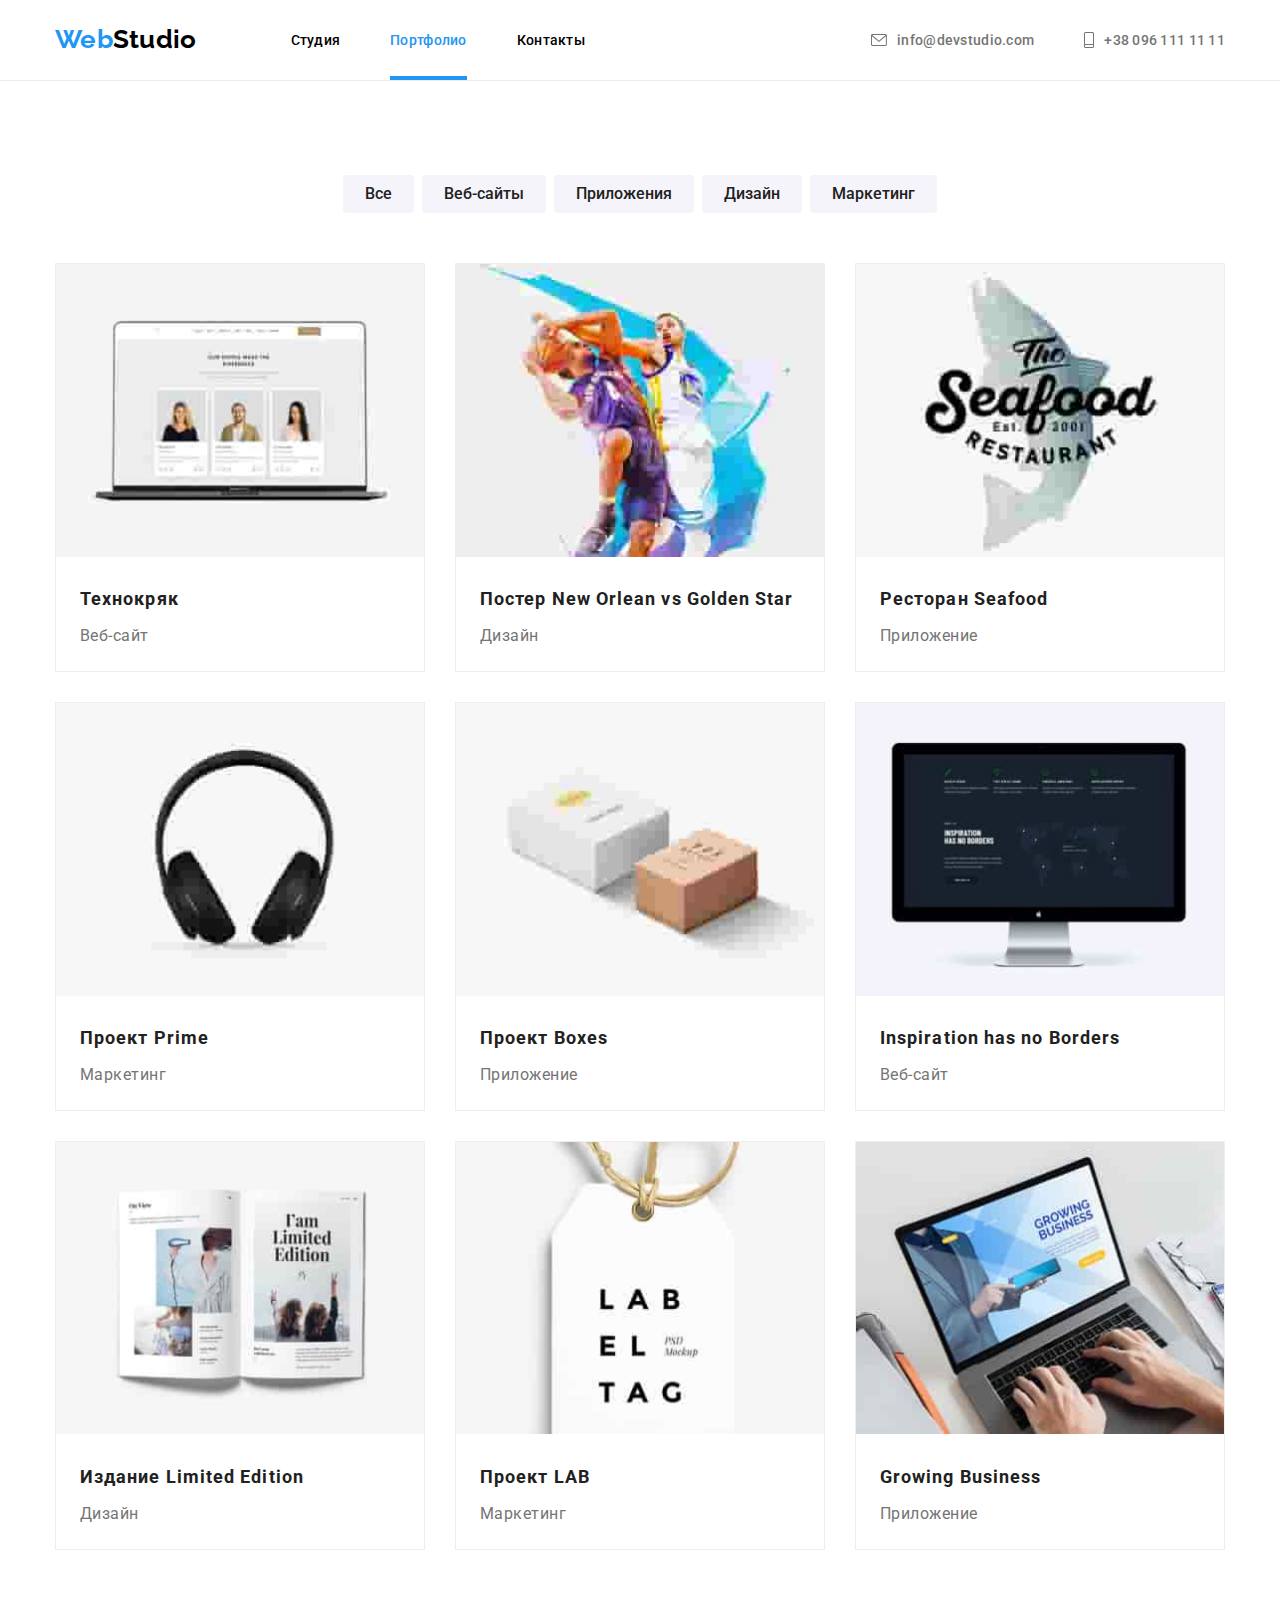
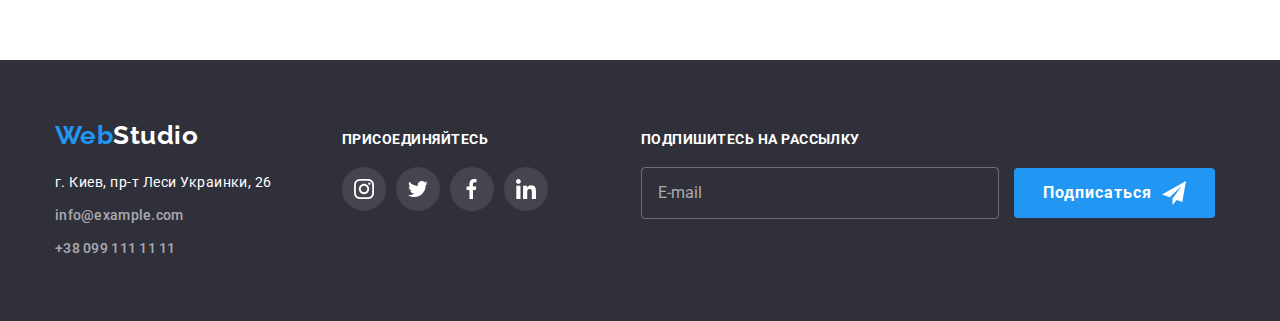
==== commit 7a8a1782: "home" ====
--- a/portfolio.html
+++ b/portfolio.html
@@ -31,7 +31,7 @@
               <use href="./icon.svg/sprite.svg#sms"></use>
             </svg>info@devstudio.com</a>
         </li>
-        <li class="contact-list__tem">
+        <li class="contact-list__item">
           <a class="contact-list__link" href="tel:+380961111111">
             <svg class="contact-list__svg-phone">
               <use href="./icon.svg/sprite.svg#phone"></use>
